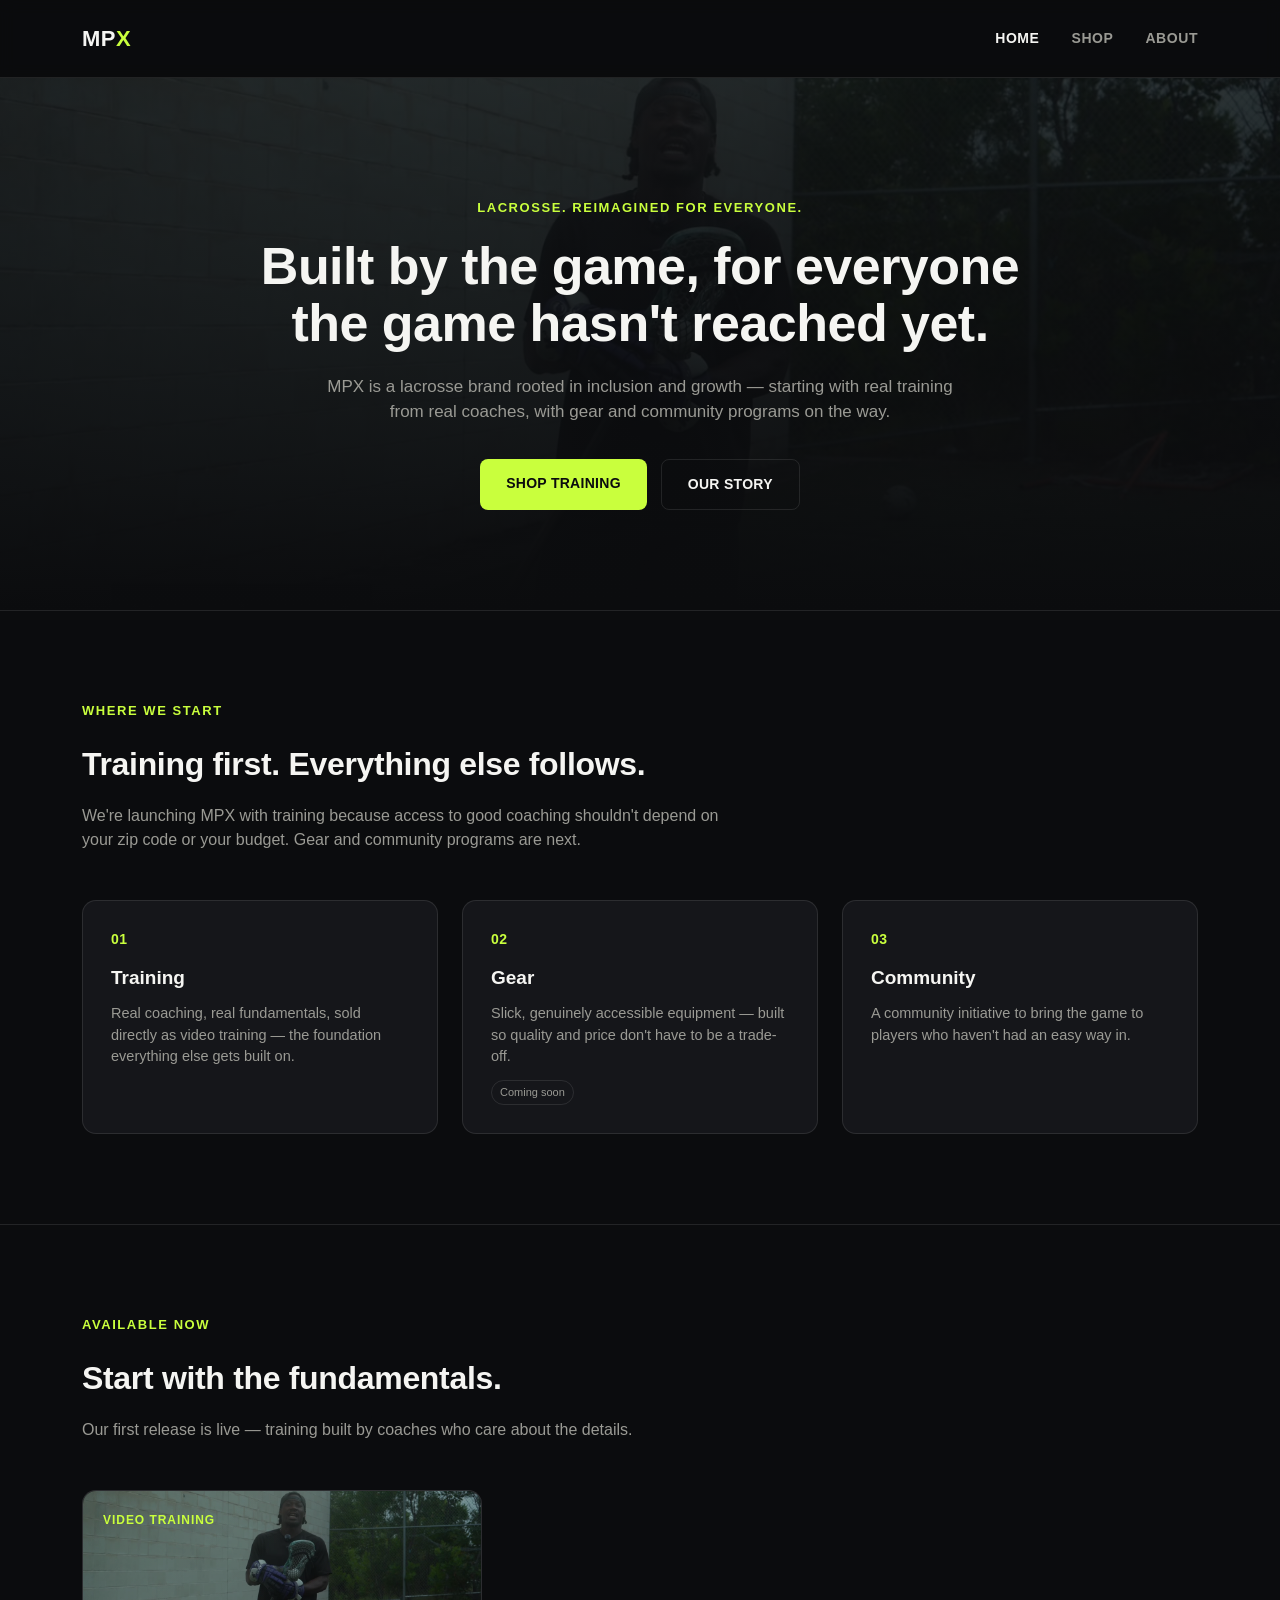
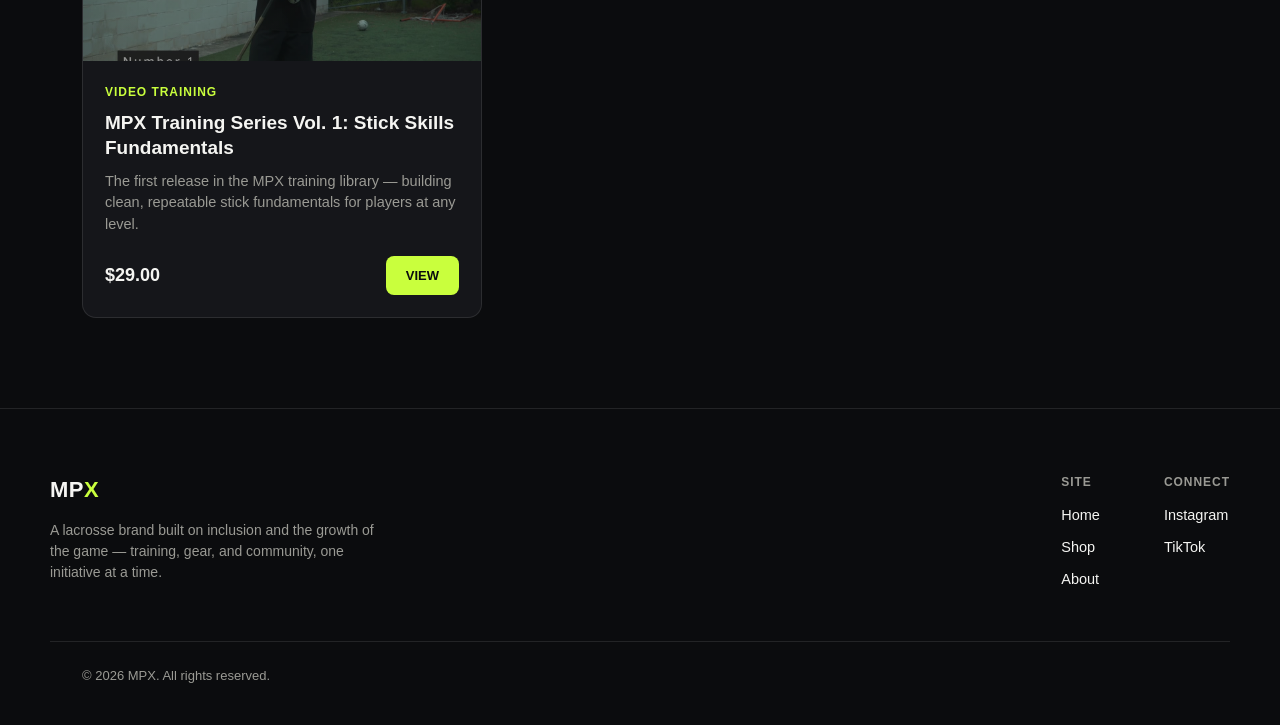
==== index.html @ fb1e475d "Add files via upload" ====
<!DOCTYPE html>
<html lang="en">
<head>
<meta charset="UTF-8">
<meta name="viewport" content="width=device-width, initial-scale=1.0">
<title>MPX — Lacrosse. Reimagined for everyone.</title>
<meta name="description" content="MPX is a lacrosse brand rooted in inclusion and growth — starting with real training from real coaches, with gear and community programs on the way.">
<link rel="icon" href="/logo.png">
<link rel="stylesheet" href="styles.css">
</head>
<body>

<header class="site-nav">
  <div class="nav-inner">
    <a href="index.html" class="logo">MP<span>X</span></a>
    <nav class="nav-links">
      <a href="index.html" class="active">HOME</a>
      <a href="shop.html">SHOP</a>
      <a href="about.html">ABOUT</a>
    </nav>
  </div>
</header>

<section class="hero">
  <video class="hero-video" autoplay muted loop playsinline poster="/wallball-thumb.jpg">
    <source src="/hero-1.mp4" type="video/mp4">
  </video>
  <div class="hero-overlay"></div>
  <div class="hero-content">
    <div class="eyebrow">LACROSSE. REIMAGINED FOR EVERYONE.</div>
    <h1>Built by the game, for everyone the game hasn't reached yet.</h1>
    <p class="hero-body">MPX is a lacrosse brand rooted in inclusion and growth — starting with real training from real coaches, with gear and community programs on the way.</p>
    <div class="btn-row">
      <a href="shop.html" class="btn btn-primary">SHOP TRAINING</a>
      <a href="about.html" class="btn btn-secondary">OUR STORY</a>
    </div>
  </div>
</section>

<section class="block">
  <div class="wrap">
    <div class="section-head">
      <div class="eyebrow">WHERE WE START</div>
      <h2>Training first. Everything else follows.</h2>
      <p>We're launching MPX with training because access to good coaching shouldn't depend on your zip code or your budget. Gear and community programs are next.</p>
    </div>
    <div class="cards3">
      <div class="card">
        <div class="num">01</div>
        <h3>Training</h3>
        <p>Real coaching, real fundamentals, sold directly as video training — the foundation everything else gets built on.</p>
      </div>
      <div class="card">
        <div class="num">02</div>
        <h3>Gear</h3>
        <p>Slick, genuinely accessible equipment — built so quality and price don't have to be a trade-off.</p>
        <span class="tag-soon">Coming soon</span>
      </div>
      <div class="card">
        <div class="num">03</div>
        <h3>Community</h3>
        <p>A community initiative to bring the game to players who haven't had an easy way in.</p>
      </div>
    </div>
  </div>
</section>

<section class="block">
  <div class="wrap">
    <div class="section-head">
      <div class="eyebrow">AVAILABLE NOW</div>
      <h2>Start with the fundamentals.</h2>
      <p>Our first release is live — training built by coaches who care about the details.</p>
    </div>
    <div class="product-grid" style="max-width:400px;">
      <div class="product-card">
        <div class="product-thumb">
          <img src="/wallball-thumb.jpg" alt="MPX Wall Ball training">
          <div class="tag">VIDEO TRAINING</div>
        </div>
        <div class="product-body">
          <div class="tag">VIDEO TRAINING</div>
          <h3>MPX Training Series Vol. 1: Stick Skills Fundamentals</h3>
          <p>The first release in the MPX training library — building clean, repeatable stick fundamentals for players at any level.</p>
          <div class="product-foot">
            <div class="price">$29.00</div>
            <a href="shop.html" class="btn-view">VIEW</a>
          </div>
        </div>
      </div>
    </div>
  </div>
</section>

<footer>
  <div class="footer-inner">
    <div class="footer-brand">
      <a href="index.html" class="logo">MP<span>X</span></a>
      <p>A lacrosse brand built on inclusion and the growth of the game — training, gear, and community, one initiative at a time.</p>
    </div>
    <div class="footer-cols">
      <div class="footer-col">
        <h4>Site</h4>
        <a href="index.html">Home</a>
        <a href="shop.html">Shop</a>
        <a href="about.html">About</a>
      </div>
      <div class="footer-col">
        <h4>Connect</h4>
        <a href="https://instagram.com/mpxtraining" target="_blank" rel="noopener">Instagram</a>
        <a href="https://tiktok.com/@mpxtraining" target="_blank" rel="noopener">TikTok</a>
      </div>
    </div>
  </div>
  <div class="footer-bottom wrap">© 2026 MPX. All rights reserved.</div>
</footer>

</body>
</html>
---- styles.css ----
:root{
  --bg:#0B0C0E;
  --text:#F5F5F2;
  --muted:#9a9a94;
  --accent:#C9FF3D;
  --card:#15161a;
  --border:rgba(245,245,242,0.1);
  --font: "Helvetica Neue", Arial, sans-serif;
}

*{box-sizing:border-box;margin:0;padding:0;}

body{
  background:var(--bg);
  color:var(--text);
  font-family:var(--font);
  line-height:1.5;
  -webkit-font-smoothing:antialiased;
}

a{color:inherit;text-decoration:none;}

.wrap{
  max-width:1180px;
  margin:0 auto;
  padding:0 32px;
}

/* NAV */
header.site-nav{
  border-bottom:1px solid var(--border);
  position:sticky;
  top:0;
  background:rgba(11,12,14,0.85);
  backdrop-filter:blur(8px);
  z-index:50;
}
.nav-inner{
  display:flex;
  align-items:center;
  justify-content:space-between;
  padding:22px 32px;
  max-width:1180px;
  margin:0 auto;
}
.logo{
  font-weight:800;
  font-size:22px;
  letter-spacing:0.02em;
}
.logo span{color:var(--accent);}
.nav-links{
  display:flex;
  gap:32px;
  font-weight:600;
  font-size:14px;
  letter-spacing:0.04em;
  color:var(--muted);
}
.nav-links a.active,
.nav-links a:hover{color:var(--text);}

/* HERO */
.hero{
  position:relative;
  overflow:hidden;
  padding:120px 32px 100px;
  text-align:center;
}
.hero-video{
  position:absolute;
  top:0;left:0;
  width:100%;
  height:100%;
  object-fit:cover;
  opacity:0.35;
  z-index:0;
}
.hero-overlay{
  position:absolute;
  top:0;left:0;
  width:100%;
  height:100%;
  background:linear-gradient(180deg, rgba(11,12,14,0.55) 0%, rgba(11,12,14,0.85) 70%, #0B0C0E 100%);
  z-index:1;
}
.hero-content{
  position:relative;
  z-index:2;
  max-width:820px;
  margin:0 auto;
}
.eyebrow{
  color:var(--accent);
  font-weight:700;
  font-size:13px;
  letter-spacing:0.12em;
  text-transform:uppercase;
  margin-bottom:20px;
}
h1{
  font-size:52px;
  font-weight:800;
  line-height:1.1;
  letter-spacing:-0.01em;
  margin-bottom:22px;
}
.hero-body{
  color:var(--muted);
  font-size:17px;
  max-width:640px;
  margin:0 auto 34px;
}
.btn-row{
  display:flex;
  gap:14px;
  justify-content:center;
  flex-wrap:wrap;
}
.btn{
  display:inline-block;
  padding:14px 26px;
  border-radius:8px;
  font-weight:700;
  font-size:14px;
  letter-spacing:0.02em;
}
.btn-primary{background:var(--accent);color:#0B0C0E;}
.btn-secondary{background:transparent;color:var(--text);border:1px solid var(--border);}
.btn-primary:hover{opacity:0.9;}
.btn-secondary:hover{border-color:var(--text);}

/* SECTIONS */
section.block{
  padding:90px 32px;
  border-top:1px solid var(--border);
}
.section-head{
  max-width:640px;
  margin-bottom:48px;
}
.section-head h2{
  font-size:32px;
  font-weight:800;
  letter-spacing:-0.01em;
  margin-top:14px;
  margin-bottom:16px;
}
.section-head p{color:var(--muted);font-size:16px;}

.cards3{
  display:grid;
  grid-template-columns:repeat(3,1fr);
  gap:24px;
  max-width:1180px;
  margin:0 auto;
}
.card{
  background:var(--card);
  border:1px solid var(--border);
  border-radius:14px;
  padding:28px;
}
.card .num{
  color:var(--accent);
  font-weight:800;
  font-size:14px;
  letter-spacing:0.04em;
  margin-bottom:14px;
}
.card h3{
  font-size:19px;
  font-weight:700;
  margin-bottom:10px;
}
.card p{color:var(--muted);font-size:14.5px;}
.card .tag-soon{
  display:inline-block;
  margin-top:12px;
  font-size:11px;
  color:var(--muted);
  border:1px solid var(--border);
  padding:3px 8px;
  border-radius:20px;
}

/* PRODUCT GRID */
.product-grid{
  display:grid;
  grid-template-columns:repeat(auto-fill,minmax(320px,1fr));
  gap:24px;
}
.product-card{
  background:var(--card);
  border:1px solid var(--border);
  border-radius:14px;
  overflow:hidden;
  display:flex;
  flex-direction:column;
}
.product-thumb{
  position:relative;
  height:170px;
  background:linear-gradient(135deg, #1b1f14 0%, #0B0C0E 70%);
  display:flex;
  align-items:flex-start;
  padding:20px;
}
.product-thumb img{
  position:absolute;
  top:0;left:0;
  width:100%;
  height:100%;
  object-fit:cover;
  opacity:0.55;
}
.product-thumb .tag{
  position:relative;
  z-index:1;
  color:var(--accent);
  font-weight:700;
  font-size:12px;
  letter-spacing:0.08em;
  text-transform:uppercase;
}
.product-body{
  padding:22px;
  display:flex;
  flex-direction:column;
  flex:1;
}
.product-body .tag{
  color:var(--accent);
  font-weight:700;
  font-size:12px;
  letter-spacing:0.08em;
  text-transform:uppercase;
  margin-bottom:10px;
}
.product-body h3{
  font-size:19px;
  font-weight:700;
  margin-bottom:10px;
  line-height:1.3;
}
.product-body p{
  color:var(--muted);
  font-size:14.5px;
  flex:1;
  margin-bottom:20px;
}
.product-foot{
  display:flex;
  align-items:center;
  justify-content:space-between;
}
.price{font-weight:800;font-size:18px;}
.btn-view{
  background:var(--accent);
  color:#0B0C0E;
  font-weight:700;
  font-size:13px;
  padding:10px 20px;
  border-radius:8px;
}

/* FOOTER */
footer{
  border-top:1px solid var(--border);
  padding:64px 32px 40px;
}
.footer-inner{
  max-width:1180px;
  margin:0 auto;
  display:flex;
  justify-content:space-between;
  flex-wrap:wrap;
  gap:40px;
}
.footer-brand{max-width:340px;}
.footer-brand p{color:var(--muted);font-size:14px;margin-top:14px;}
.footer-cols{display:flex;gap:64px;}
.footer-col h4{
  font-size:12px;
  letter-spacing:0.08em;
  text-transform:uppercase;
  color:var(--muted);
  margin-bottom:14px;
}
.footer-col a{
  display:block;
  color:var(--text);
  font-size:14.5px;
  margin-bottom:10px;
}
.footer-bottom{
  max-width:1180px;
  margin:40px auto 0;
  padding-top:24px;
  border-top:1px solid var(--border);
  color:var(--muted);
  font-size:13px;
}

@media (max-width:860px){
  .cards3{grid-template-columns:1fr;}
  h1{font-size:36px;}
  .nav-links{gap:18px;font-size:13px;}
}
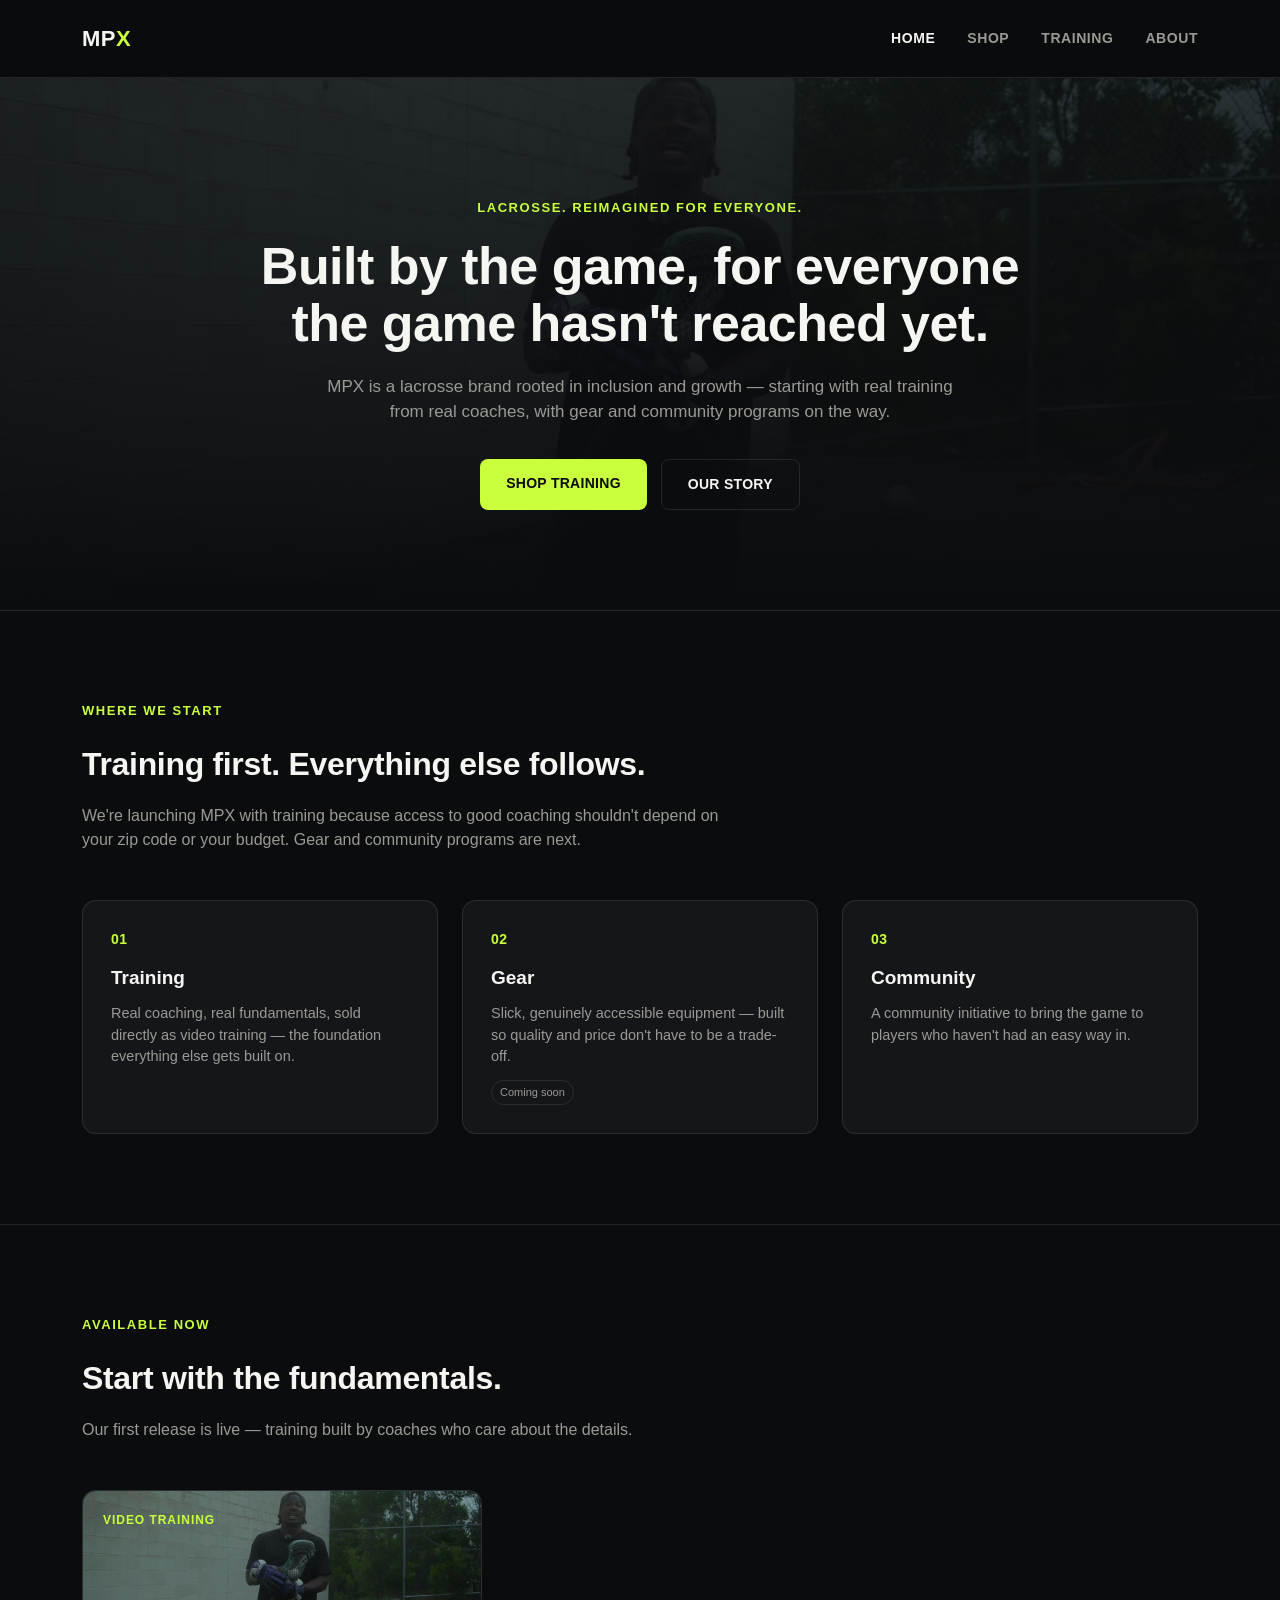
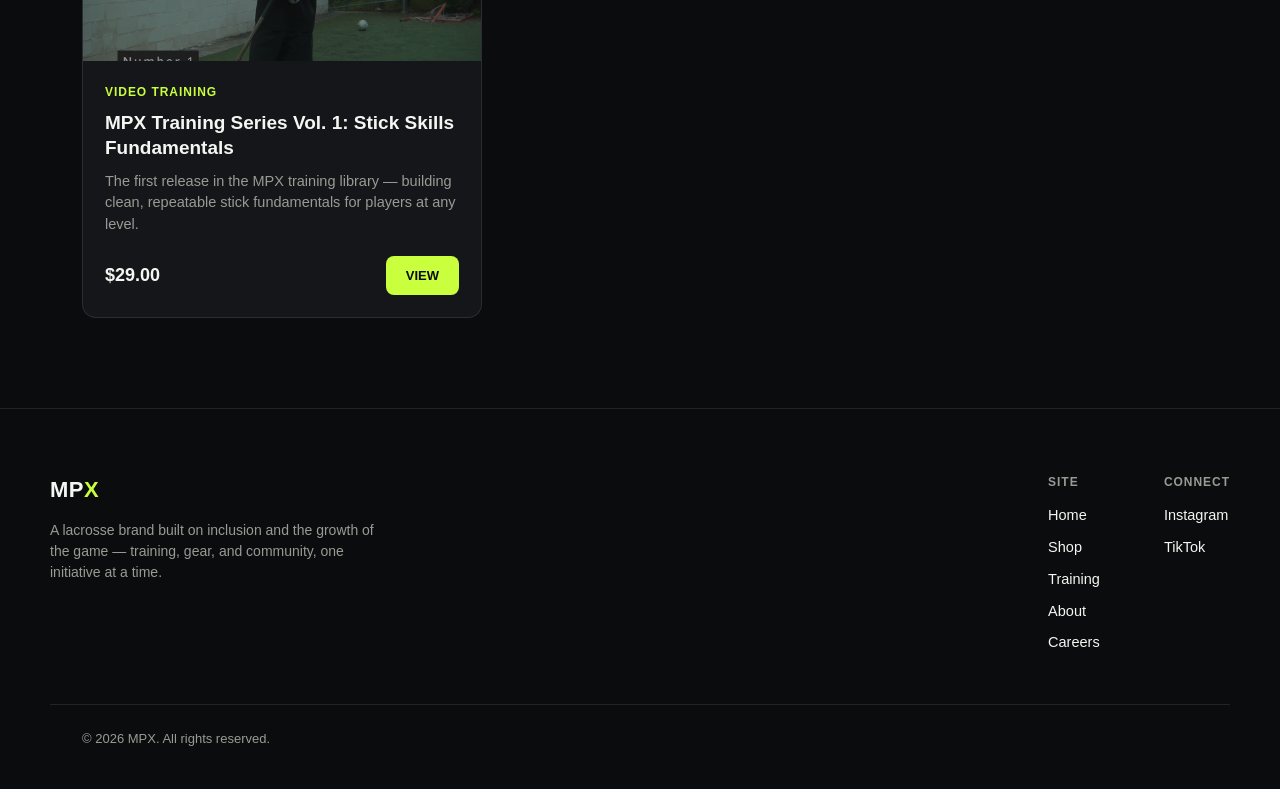
==== commit aa3cb69e: "Add training/group session signup, film breakdown request flow, careers section" ====
--- a/index.html
+++ b/index.html
@@ -16,6 +16,7 @@
     <nav class="nav-links">
       <a href="index.html" class="active">HOME</a>
       <a href="shop.html">SHOP</a>
+      <a href="training.html">TRAINING</a>
       <a href="about.html">ABOUT</a>
     </nav>
   </div>
@@ -103,7 +104,9 @@
         <h4>Site</h4>
         <a href="index.html">Home</a>
         <a href="shop.html">Shop</a>
+        <a href="training.html">Training</a>
         <a href="about.html">About</a>
+        <a href="training.html#careers">Careers</a>
       </div>
       <div class="footer-col">
         <h4>Connect</h4>
--- a/styles.css
+++ b/styles.css
@@ -302,8 +302,149 @@
   font-size:13px;
 }
 
+/* GROUP SESSION CARDS */
+.group-grid{
+  display:grid;
+  grid-template-columns:repeat(auto-fill,minmax(300px,1fr));
+  gap:24px;
+}
+.group-card{
+  background:var(--card);
+  border:1px solid var(--border);
+  border-radius:14px;
+  padding:26px;
+  display:flex;
+  flex-direction:column;
+}
+.group-card .tag{
+  color:var(--accent);
+  font-weight:700;
+  font-size:12px;
+  letter-spacing:0.08em;
+  text-transform:uppercase;
+  margin-bottom:12px;
+}
+.group-card h3{font-size:19px;font-weight:700;margin-bottom:8px;}
+.group-card p{color:var(--muted);font-size:14.5px;margin-bottom:14px;}
+.group-card .meta{
+  display:flex;
+  flex-direction:column;
+  gap:6px;
+  font-size:13.5px;
+  color:var(--text);
+  margin-bottom:18px;
+  padding-top:14px;
+  border-top:1px solid var(--border);
+}
+.group-card .meta span{color:var(--muted);}
+.group-card .btn-view{align-self:flex-start;}
+
+/* FORMS */
+.form-card{
+  background:var(--card);
+  border:1px solid var(--border);
+  border-radius:14px;
+  padding:36px;
+  max-width:640px;
+}
+.form-row{margin-bottom:18px;}
+.form-row label{
+  display:block;
+  font-size:13px;
+  font-weight:700;
+  letter-spacing:0.03em;
+  text-transform:uppercase;
+  color:var(--muted);
+  margin-bottom:8px;
+}
+.form-row input,
+.form-row select,
+.form-row textarea{
+  width:100%;
+  background:var(--bg);
+  border:1px solid var(--border);
+  border-radius:8px;
+  padding:12px 14px;
+  color:var(--text);
+  font-family:var(--font);
+  font-size:15px;
+}
+.form-row input:focus,
+.form-row select:focus,
+.form-row textarea:focus{
+  outline:none;
+  border-color:var(--accent);
+}
+.form-row textarea{resize:vertical;min-height:100px;}
+.form-grid2{
+  display:grid;
+  grid-template-columns:1fr 1fr;
+  gap:18px 20px;
+}
+.form-grid2 .form-row{margin-bottom:0;}
+.form-submit-row{margin-top:8px;}
+.form-note{color:var(--muted);font-size:13px;margin-top:14px;}
+.form-error{
+  color:#ff6b6b;
+  font-size:13.5px;
+  margin-top:12px;
+  display:none;
+}
+button.btn-primary{
+  border:none;
+  cursor:pointer;
+  font-family:var(--font);
+}
+
+/* CONFIRMATION / MAP REVEAL */
+.confirm-panel{
+  display:none;
+  background:var(--card);
+  border:1px solid var(--border);
+  border-radius:14px;
+  padding:36px;
+  max-width:640px;
+}
+.confirm-panel .eyebrow{margin-bottom:10px;}
+.confirm-panel h3{font-size:22px;font-weight:800;margin-bottom:12px;}
+.confirm-panel p{color:var(--muted);font-size:15px;margin-bottom:20px;}
+.confirm-address{
+  background:var(--bg);
+  border:1px solid var(--border);
+  border-radius:10px;
+  padding:16px 18px;
+  margin-bottom:18px;
+}
+.confirm-address .loc-name{font-weight:700;font-size:15.5px;margin-bottom:4px;}
+.confirm-address .loc-addr{color:var(--muted);font-size:14px;}
+.map-embed{
+  width:100%;
+  border:1px solid var(--border);
+  border-radius:10px;
+  overflow:hidden;
+}
+.map-embed iframe{width:100%;height:280px;border:0;display:block;}
+
+/* CAREERS */
+.careers-card{
+  background:var(--card);
+  border:1px solid var(--border);
+  border-radius:14px;
+  padding:36px;
+  display:flex;
+  justify-content:space-between;
+  align-items:center;
+  gap:24px;
+  flex-wrap:wrap;
+}
+.careers-card h3{font-size:22px;font-weight:800;margin-bottom:8px;}
+.careers-card p{color:var(--muted);font-size:15px;max-width:520px;}
+
 @media (max-width:860px){
   .cards3{grid-template-columns:1fr;}
   h1{font-size:36px;}
   .nav-links{gap:18px;font-size:13px;}
-}
+  .form-grid2{grid-template-columns:1fr;}
+  .form-card,.confirm-panel{padding:26px;}
+  .careers-card{flex-direction:column;align-items:flex-start;}
+}
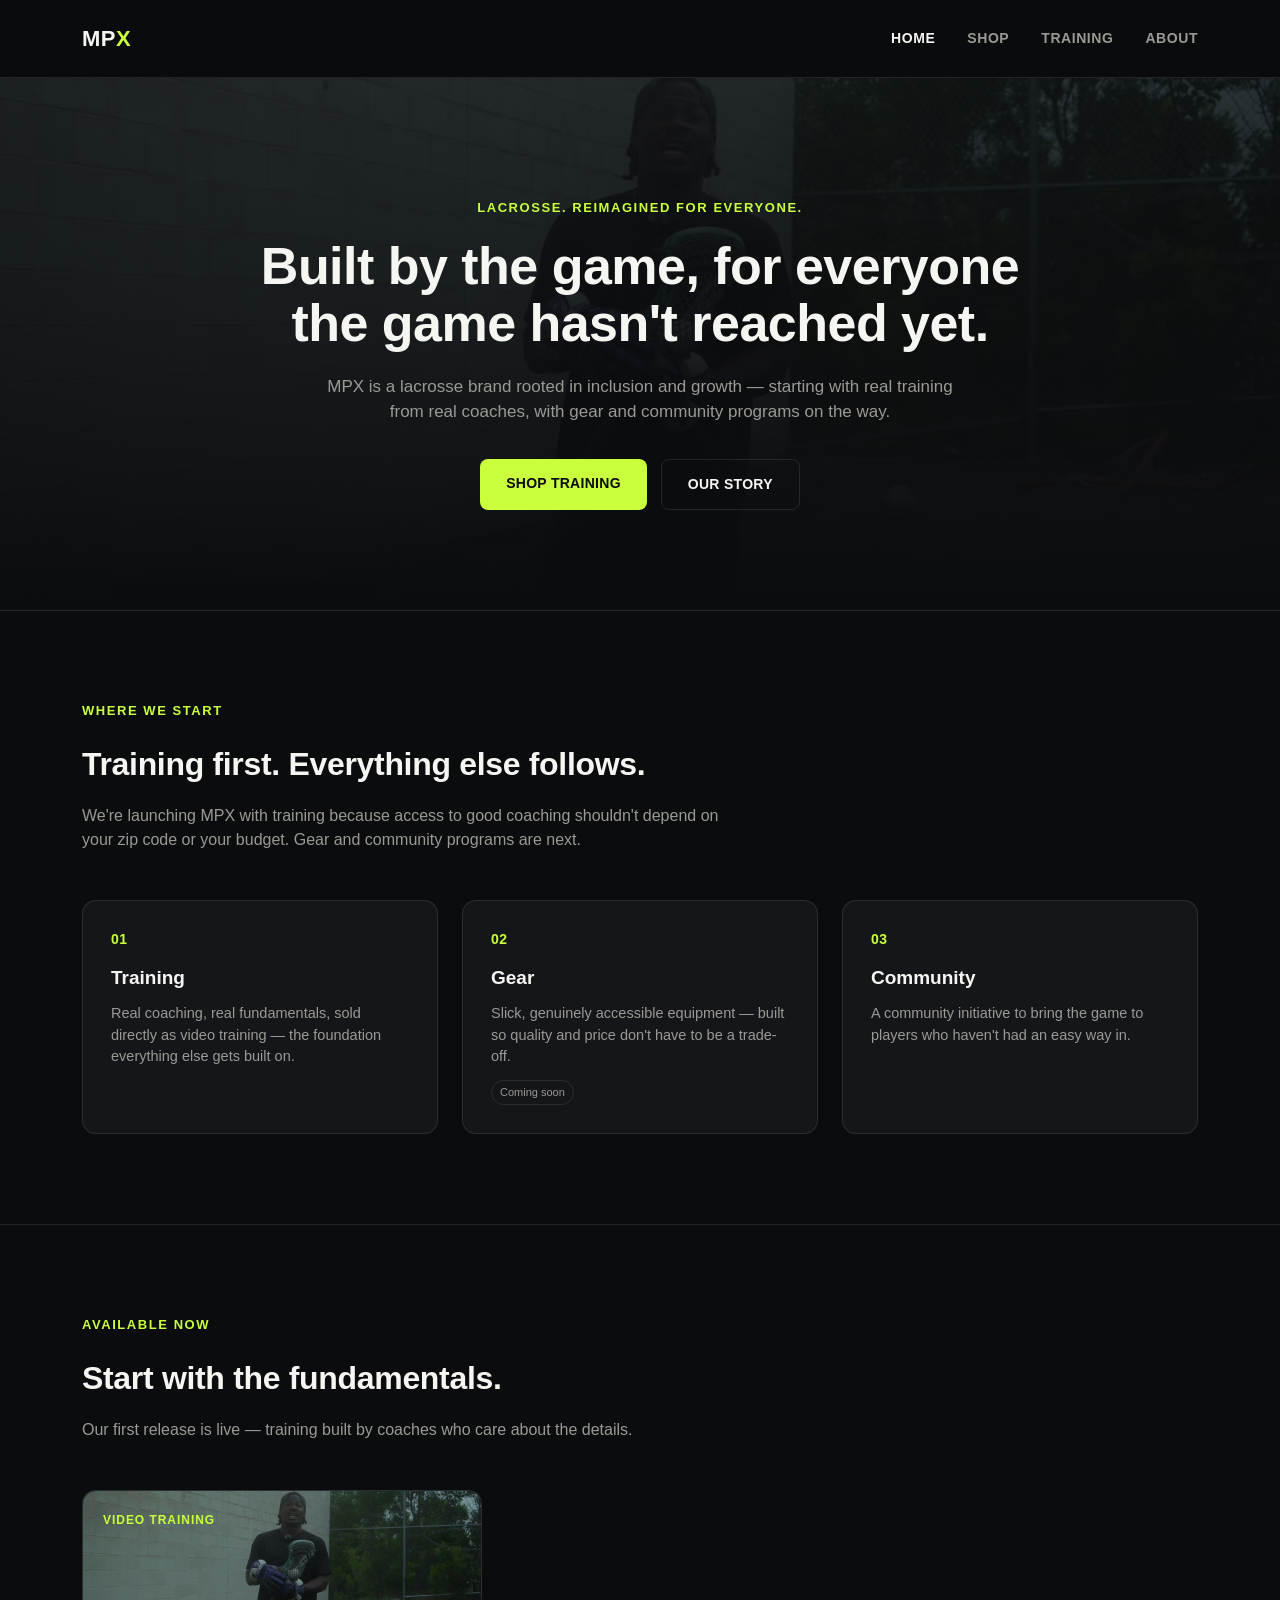
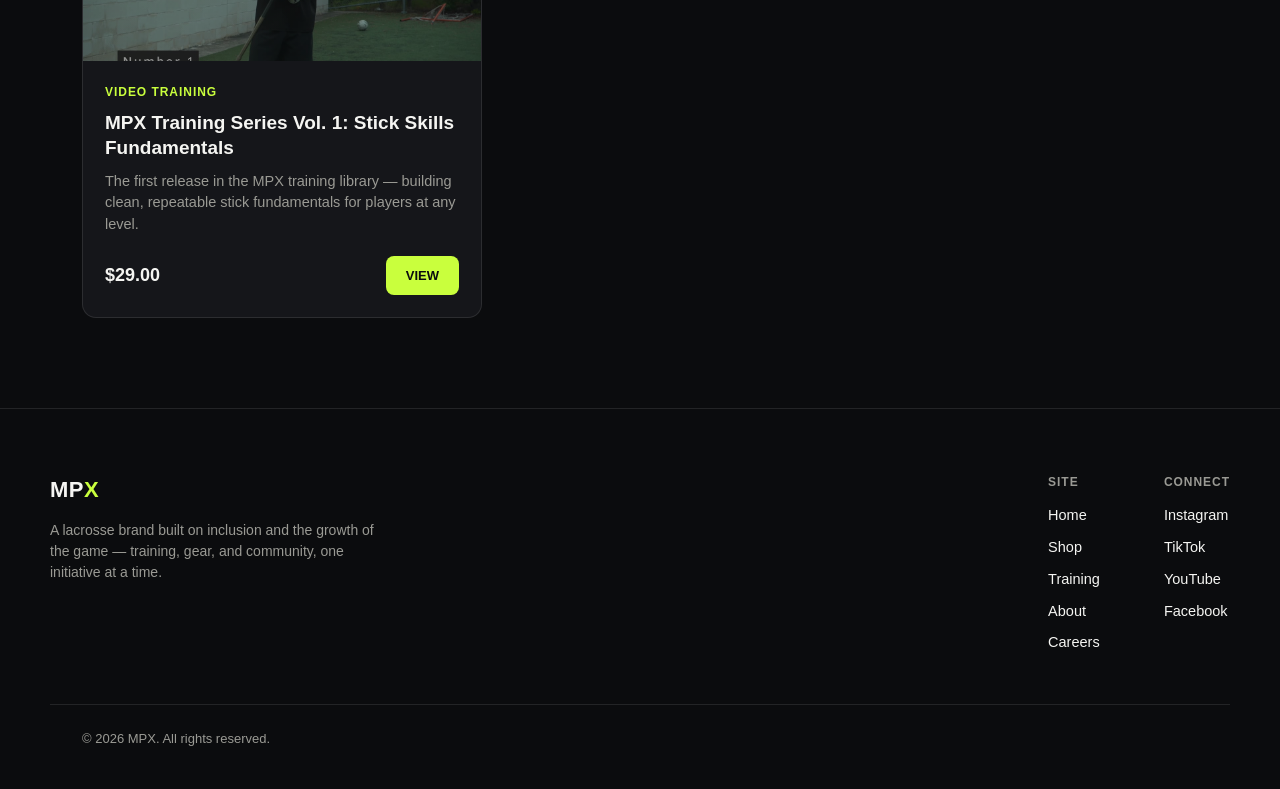
==== commit c2ba5a6a: "Fix footer social links (correct Instagram/TikTok, add YouTube + Facebook)" ====
--- a/index.html
+++ b/index.html
@@ -110,8 +110,10 @@
       </div>
       <div class="footer-col">
         <h4>Connect</h4>
-        <a href="https://instagram.com/mpxtraining" target="_blank" rel="noopener">Instagram</a>
-        <a href="https://tiktok.com/@mpxtraining" target="_blank" rel="noopener">TikTok</a>
+        <a href="https://instagram.com/mpxlacrossetraining" target="_blank" rel="noopener">Instagram</a>
+        <a href="https://tiktok.com/@mpxlacrossetraining" target="_blank" rel="noopener">TikTok</a>
+        <a href="https://www.youtube.com/@MPXTraining" target="_blank" rel="noopener">YouTube</a>
+        <a href="https://www.facebook.com/profile.php?id=61592862927500" target="_blank" rel="noopener">Facebook</a>
       </div>
     </div>
   </div>
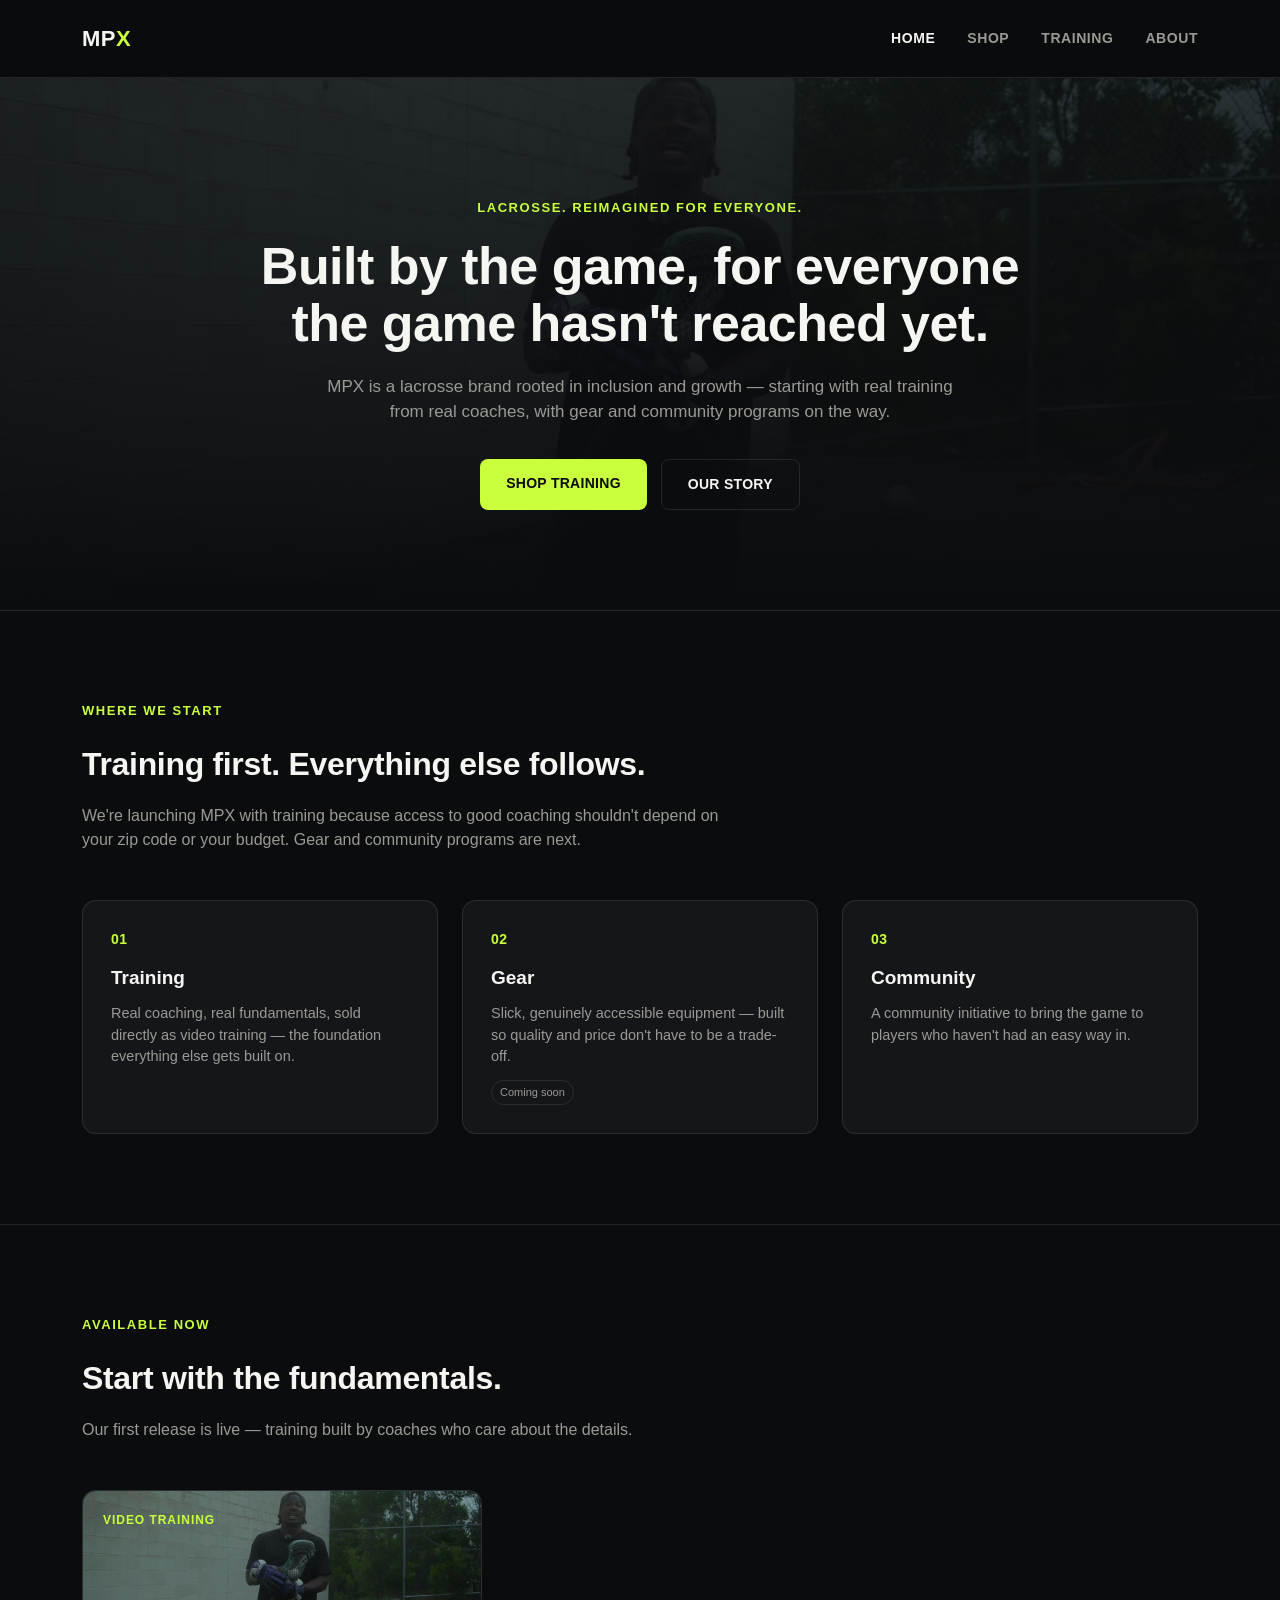
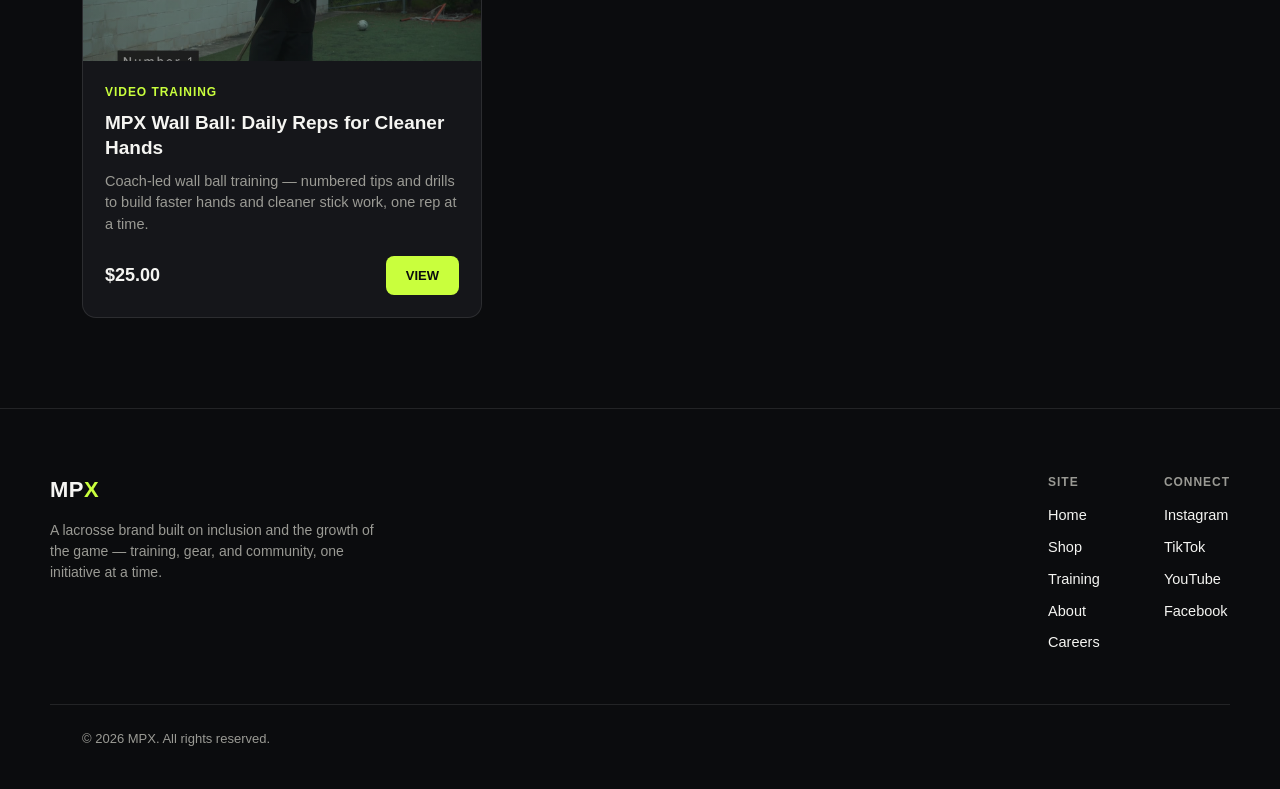
==== commit 6b81dc40: "Update Wall Ball price to $25, remove duplicate $29 series listing" ====
--- a/index.html
+++ b/index.html
@@ -81,10 +81,10 @@
         </div>
         <div class="product-body">
           <div class="tag">VIDEO TRAINING</div>
-          <h3>MPX Training Series Vol. 1: Stick Skills Fundamentals</h3>
-          <p>The first release in the MPX training library — building clean, repeatable stick fundamentals for players at any level.</p>
+          <h3>MPX Wall Ball: Daily Reps for Cleaner Hands</h3>
+          <p>Coach-led wall ball training — numbered tips and drills to build faster hands and cleaner stick work, one rep at a time.</p>
           <div class="product-foot">
-            <div class="price">$29.00</div>
+            <div class="price">$25.00</div>
             <a href="shop.html" class="btn-view">VIEW</a>
           </div>
         </div>
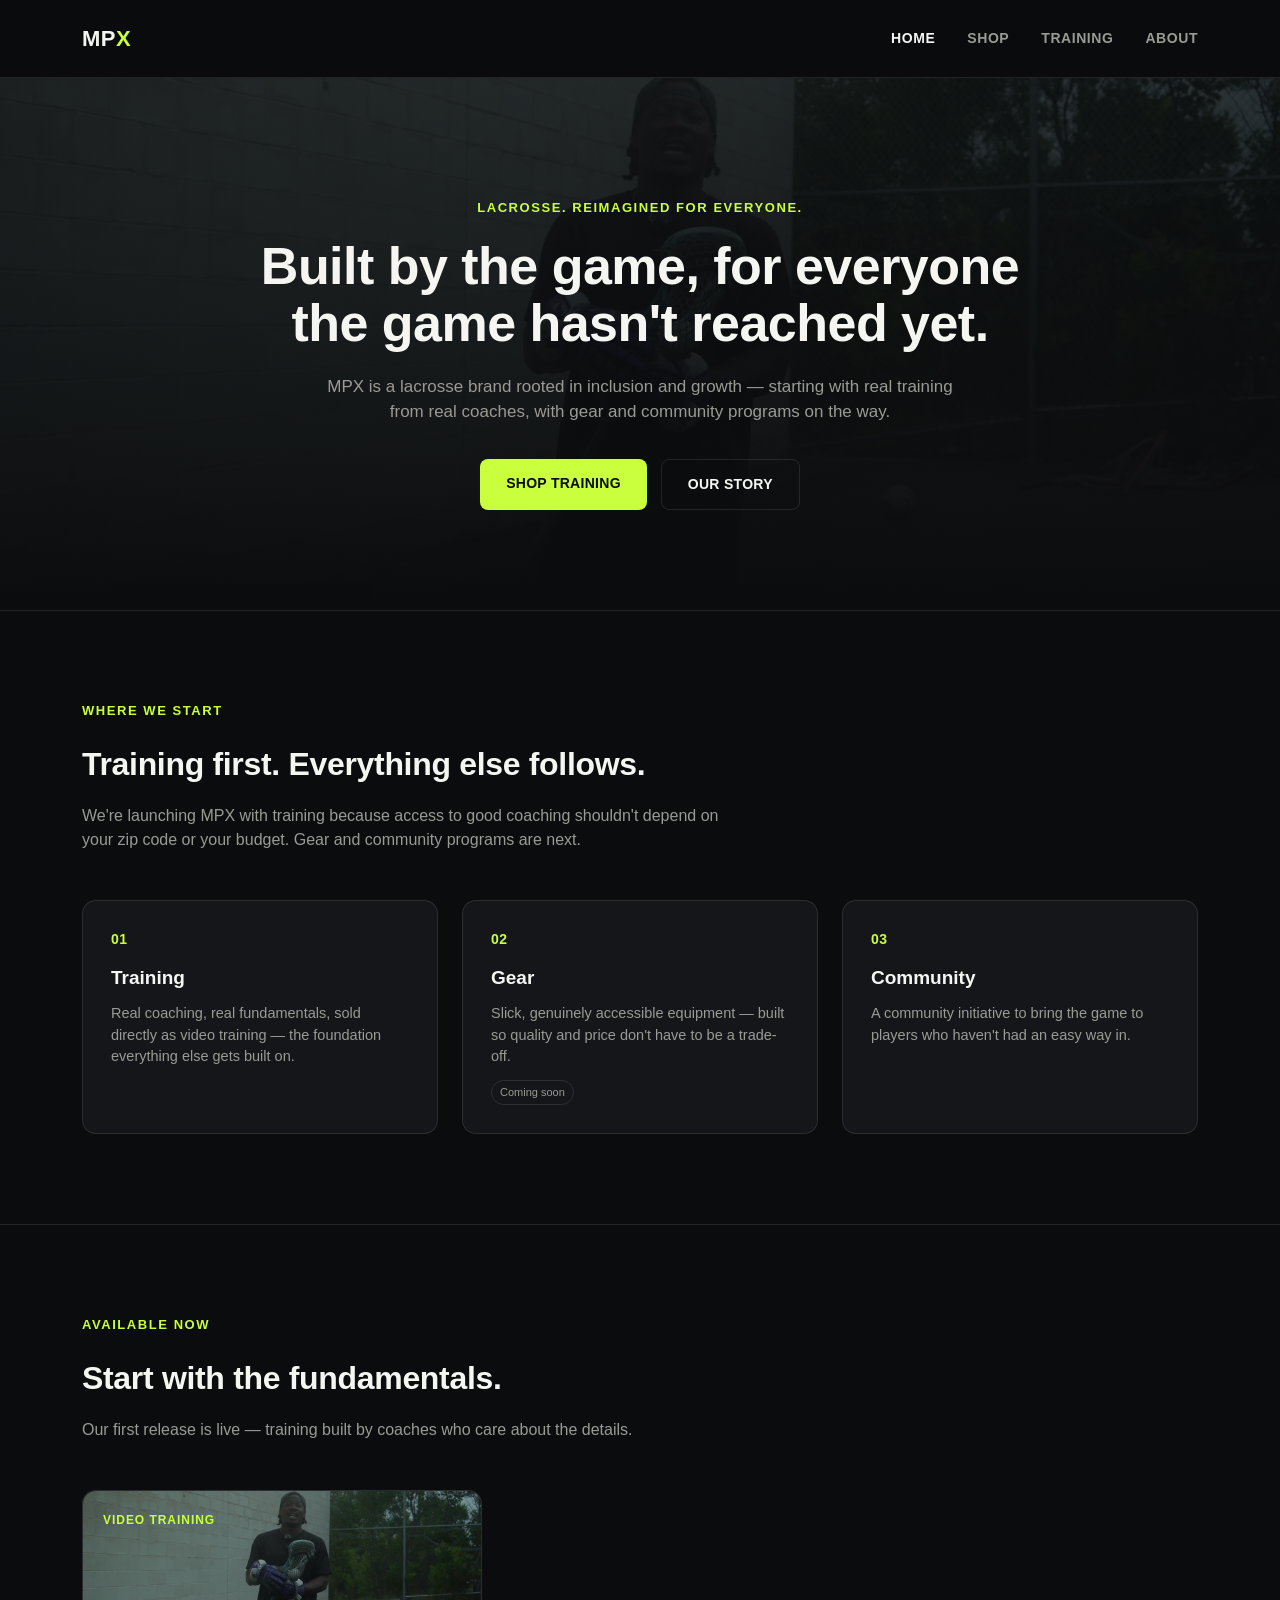
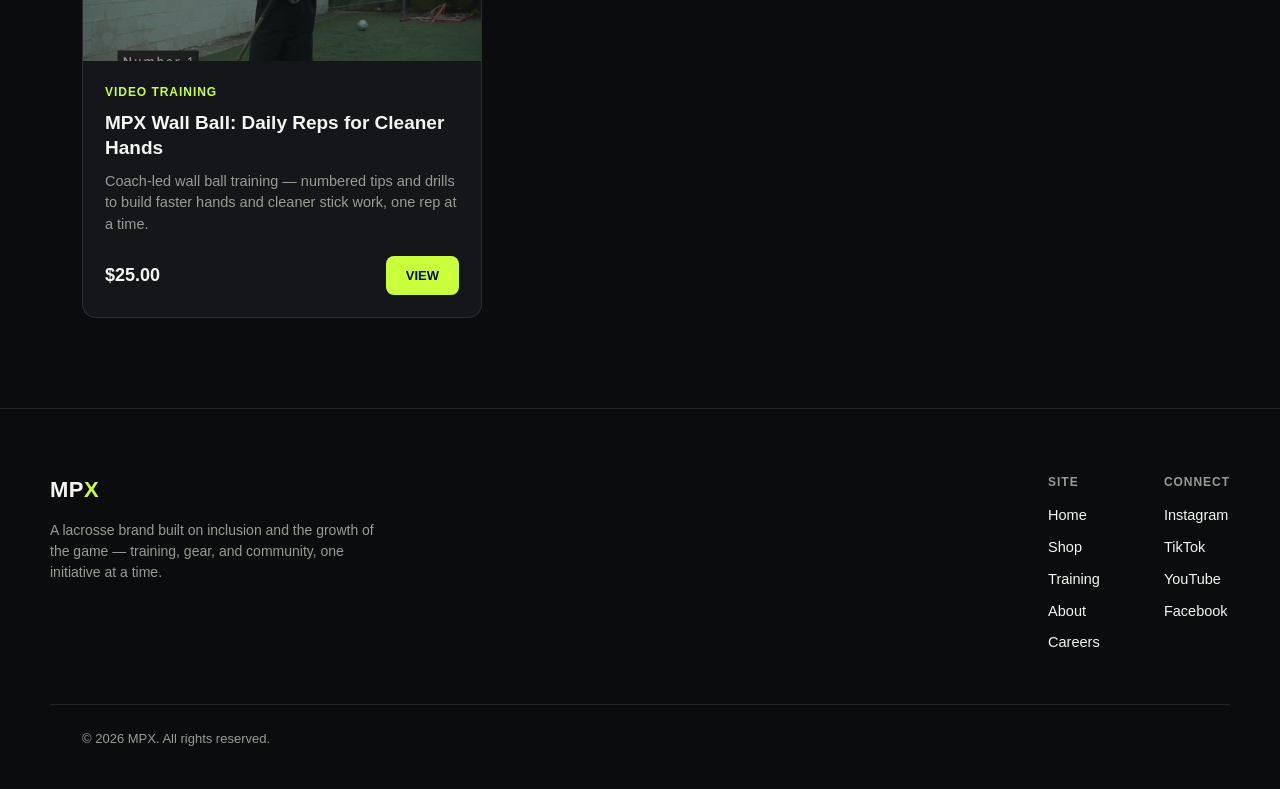
==== commit 1adafe4e: "Add files via upload" ====
--- a/index.html
+++ b/index.html
@@ -76,7 +76,9 @@
     <div class="product-grid" style="max-width:400px;">
       <div class="product-card">
         <div class="product-thumb">
-          <img src="/wallball-thumb.jpg" alt="MPX Wall Ball training">
+          <video autoplay muted loop playsinline poster="/wallball-thumb.jpg">
+            <source src="/wallball-preview.mp4" type="video/mp4">
+          </video>
           <div class="tag">VIDEO TRAINING</div>
         </div>
         <div class="product-body">
--- a/styles.css
+++ b/styles.css
@@ -206,7 +206,8 @@
   align-items:flex-start;
   padding:20px;
 }
-.product-thumb img{
+.product-thumb img,
+.product-thumb video{
   position:absolute;
   top:0;left:0;
   width:100%;
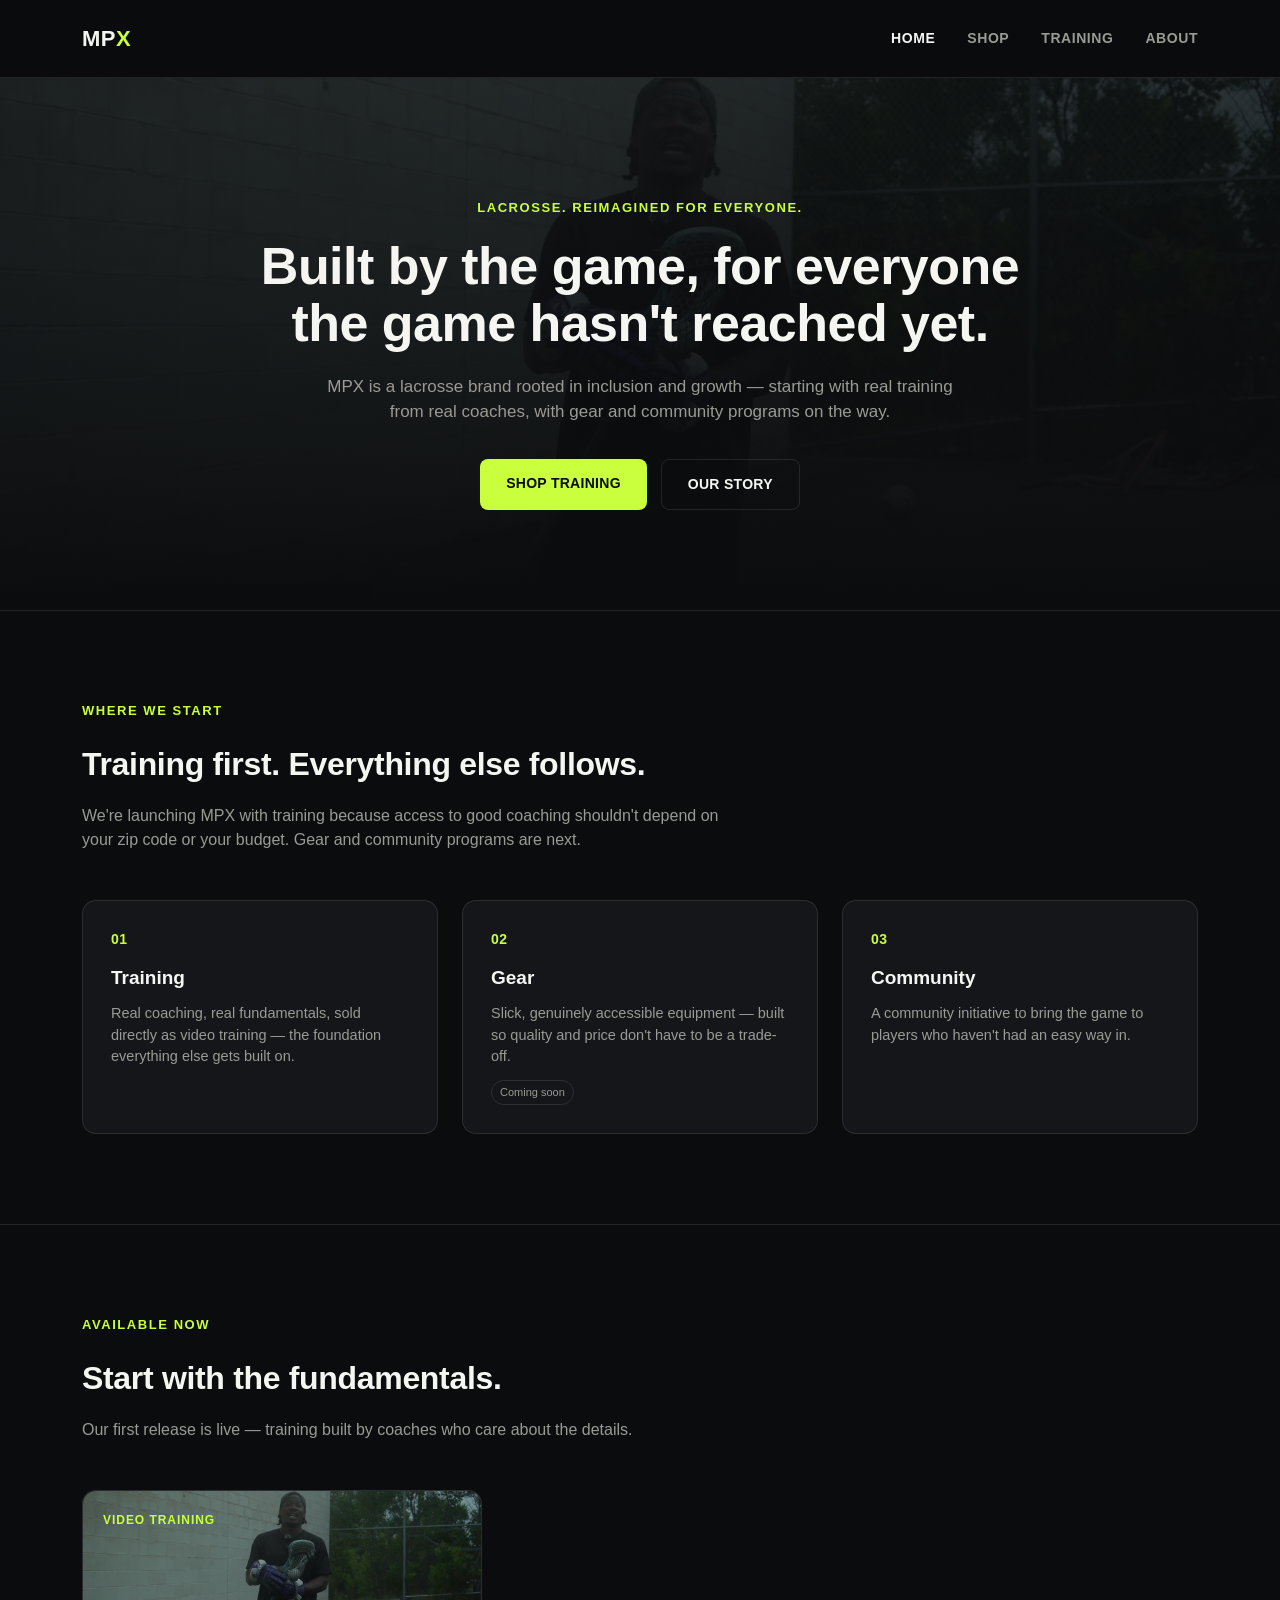
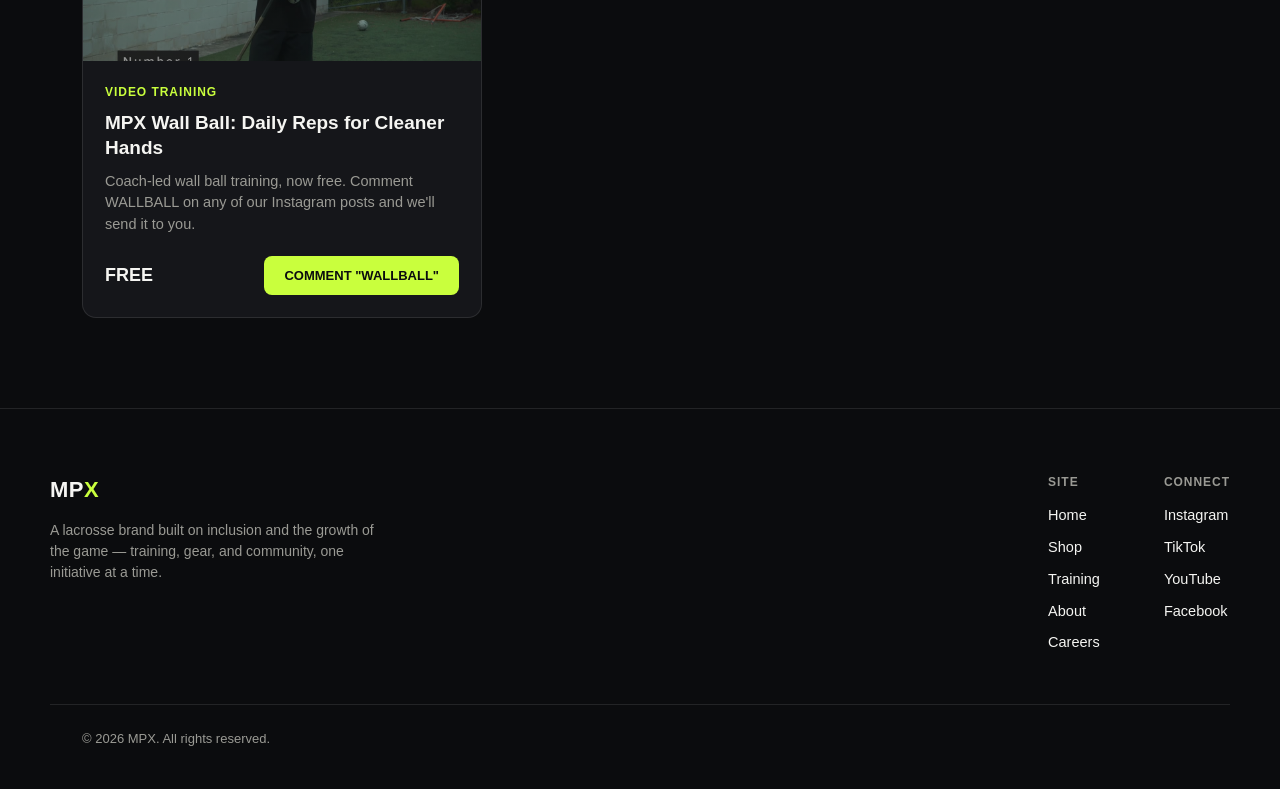
==== commit 51a72630: "Homepage: Wall Ball is now free via IG comment" ====
--- a/index.html
+++ b/index.html
@@ -84,10 +84,10 @@
         <div class="product-body">
           <div class="tag">VIDEO TRAINING</div>
           <h3>MPX Wall Ball: Daily Reps for Cleaner Hands</h3>
-          <p>Coach-led wall ball training — numbered tips and drills to build faster hands and cleaner stick work, one rep at a time.</p>
+          <p>Coach-led wall ball training, now free. Comment WALLBALL on any of our Instagram posts and we'll send it to you.</p>
           <div class="product-foot">
-            <div class="price">$25.00</div>
-            <a href="shop.html" class="btn-view">VIEW</a>
+            <div class="price">FREE</div>
+            <a href="https://instagram.com/mpxlacrossetraining" class="btn-view">COMMENT "WALLBALL"</a>
           </div>
         </div>
       </div>
@@ -113,7 +113,7 @@
       <div class="footer-col">
         <h4>Connect</h4>
         <a href="https://instagram.com/mpxlacrossetraining" target="_blank" rel="noopener">Instagram</a>
-        <a href="https://tiktok.com/@mpxlacrossetraining" target="_blank" rel="noopener">TikTok</a>
+        <a href="https://www.tiktok.com/@mpx.training" target="_blank" rel="noopener">TikTok</a>
         <a href="https://www.youtube.com/@MPXTraining" target="_blank" rel="noopener">YouTube</a>
         <a href="https://www.facebook.com/profile.php?id=61592862927500" target="_blank" rel="noopener">Facebook</a>
       </div>
